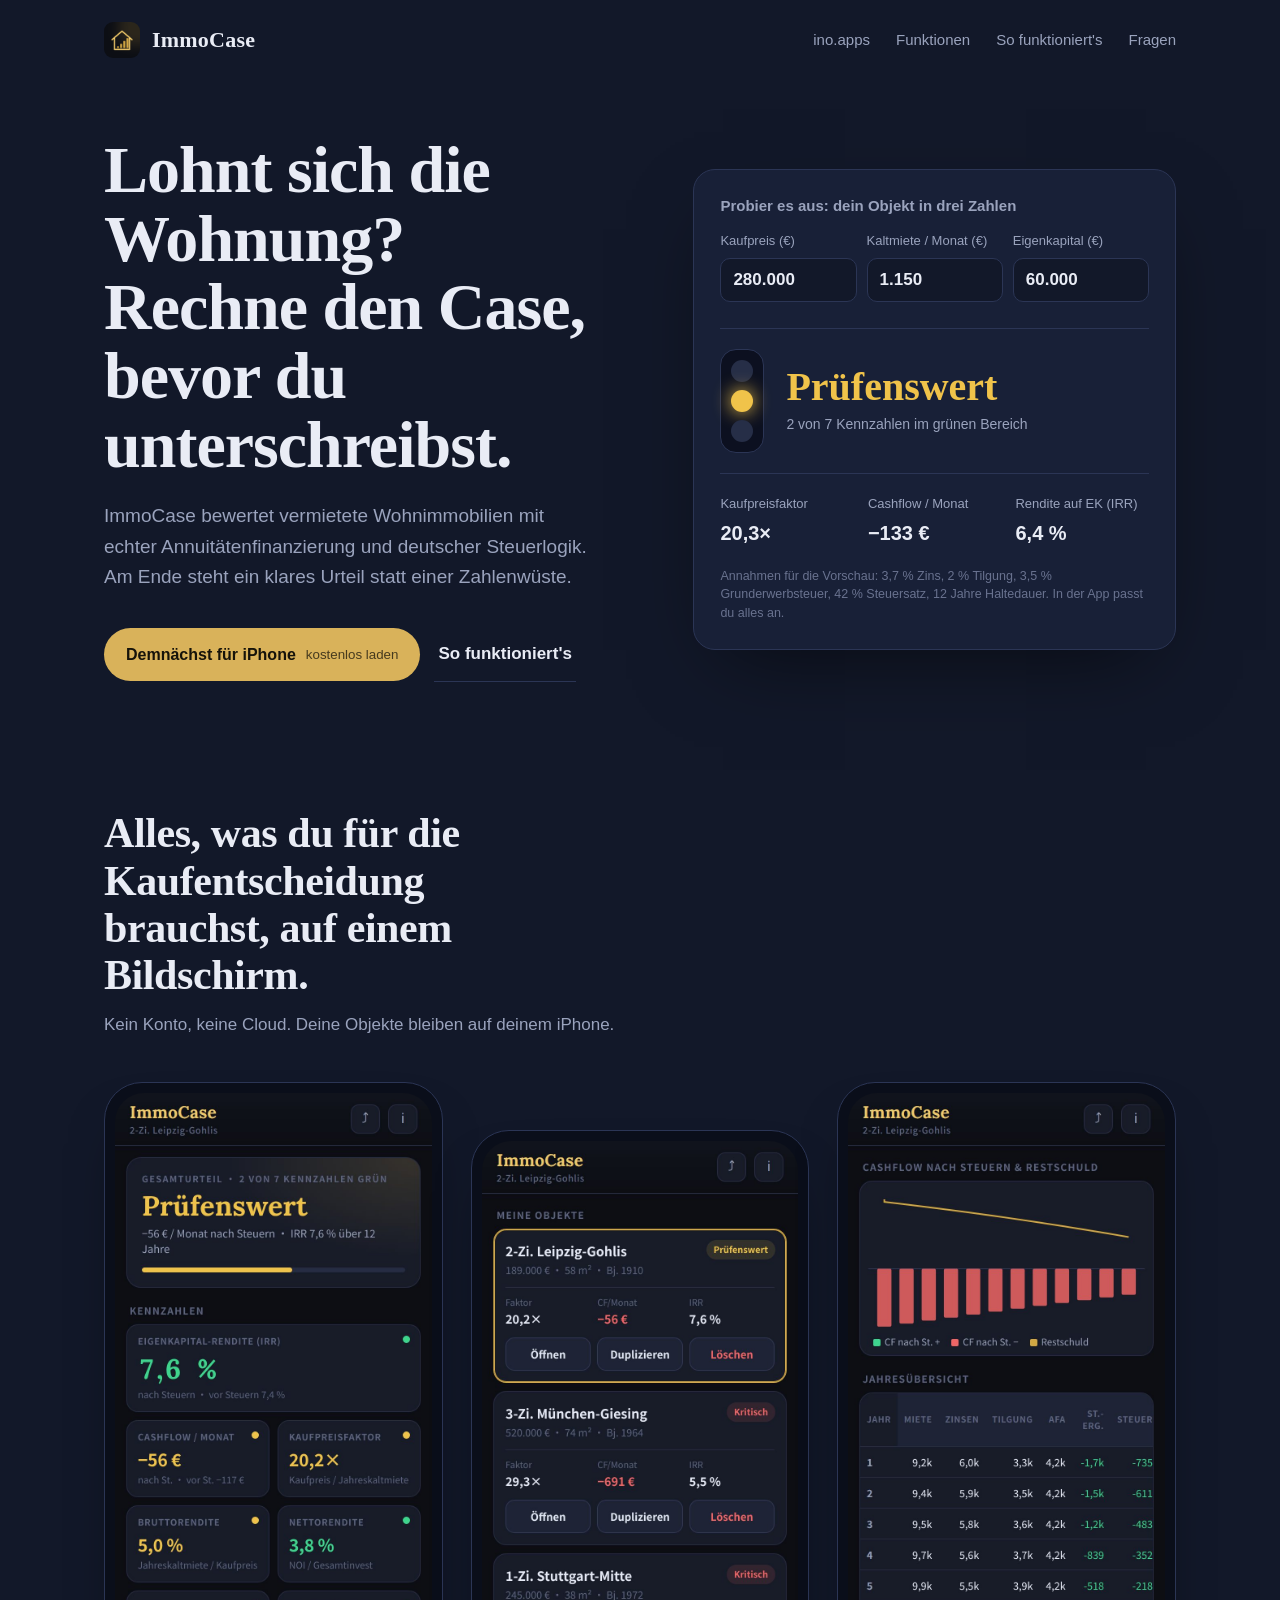
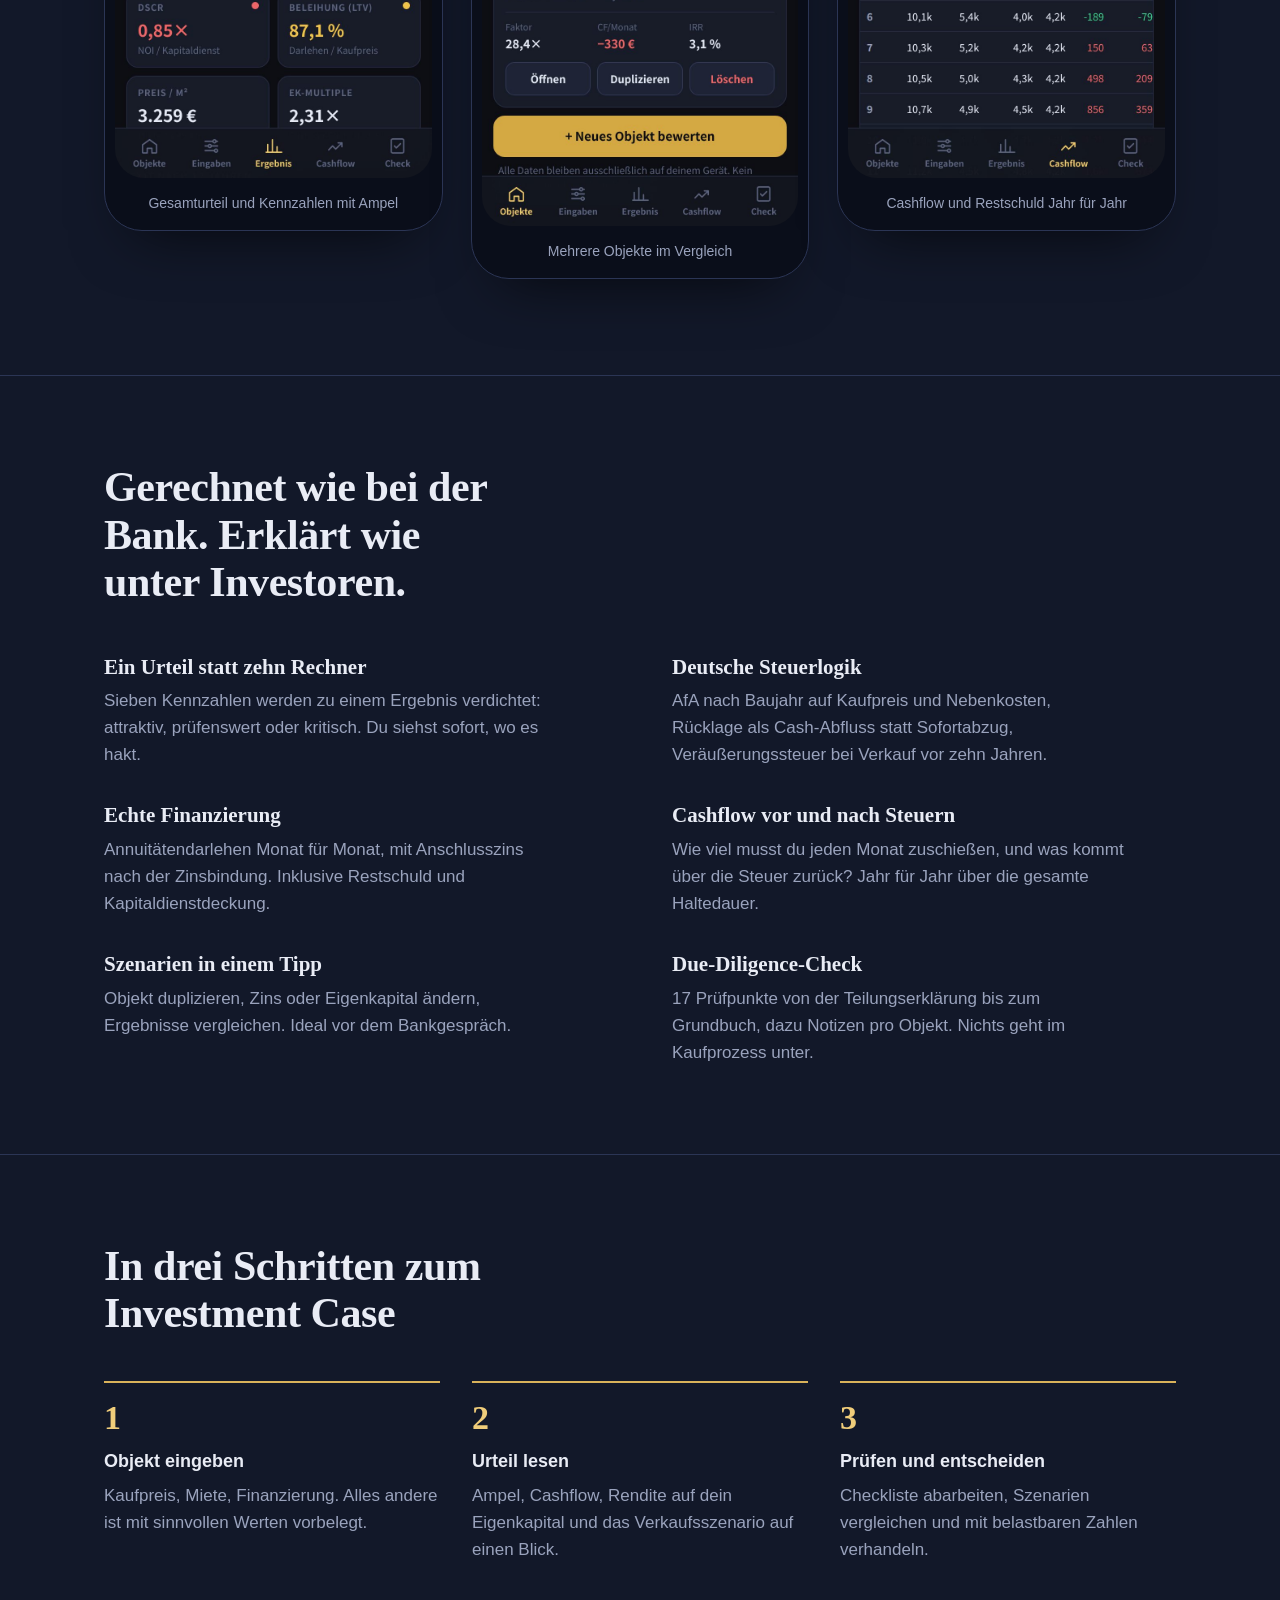
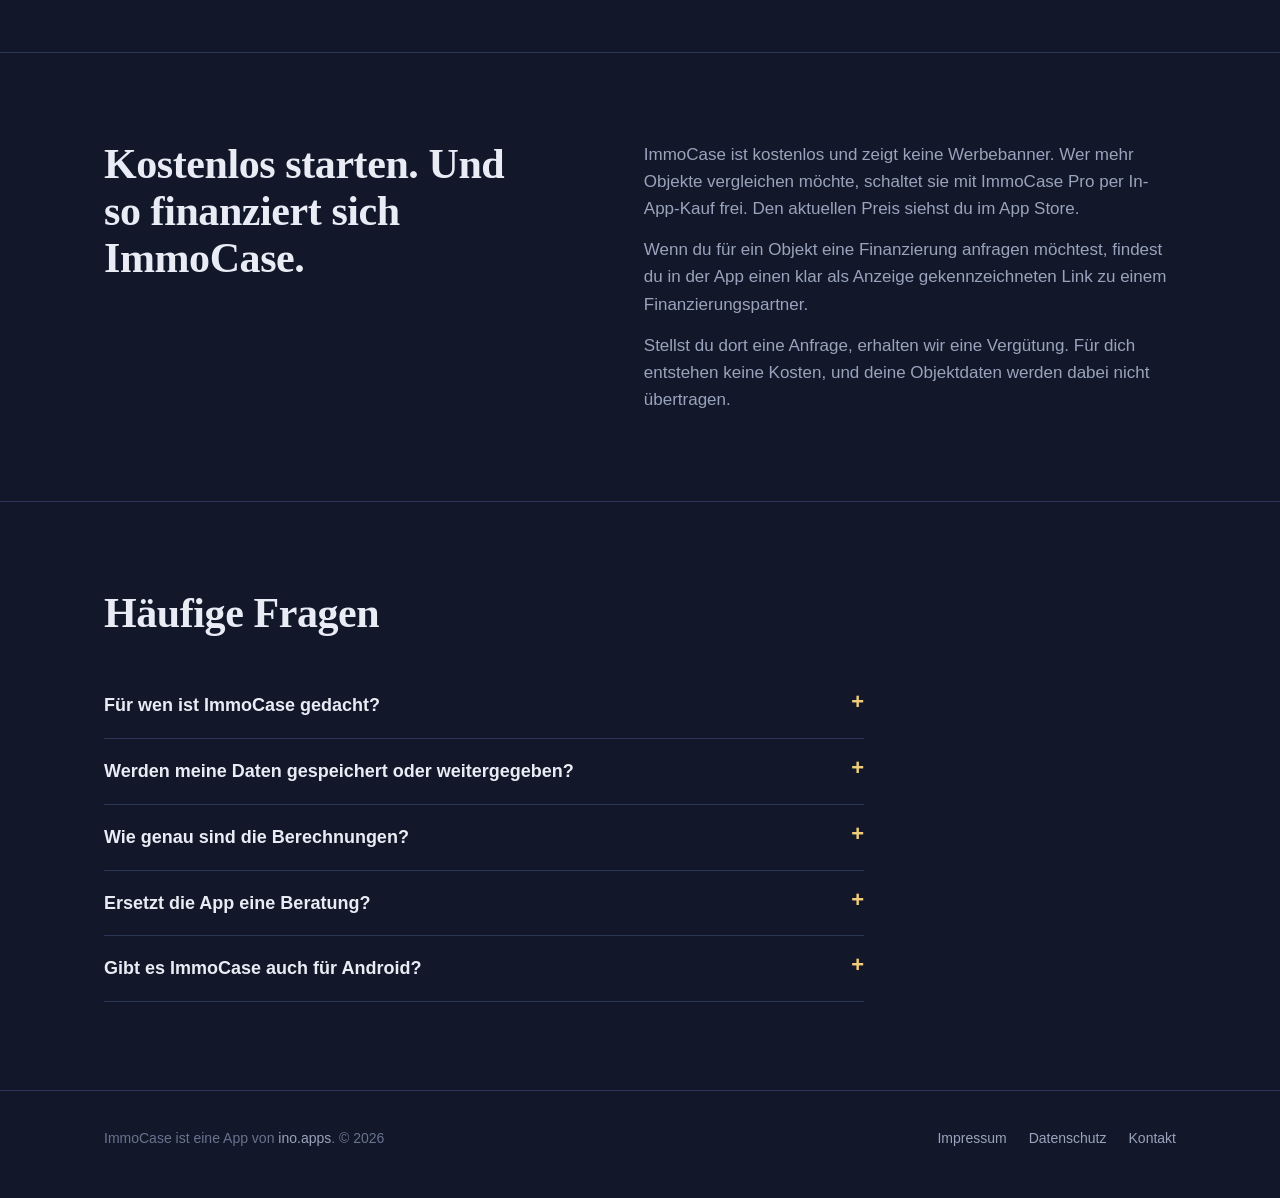
==== immocase/index.html @ d80a416d "Add files via upload" ====
<!DOCTYPE html>
<html lang="de">
<head>
<meta charset="UTF-8">
<meta name="viewport" content="width=device-width, initial-scale=1">
<title>ImmoCase – Rendite und Cashflow deiner Immobilie in Sekunden</title>
<meta name="description" content="ImmoCase bewertet vermietete Wohnungen mit echter Finanzierung und deutscher Steuerlogik und gibt dir ein klares Urteil: attraktiv, prüfenswert oder kritisch. Kostenlos für iPhone.">
<meta property="og:title" content="ImmoCase – Lohnt sich die Wohnung?">
<meta property="og:description" content="Rendite, Cashflow nach Steuern und IRR in Sekunden. Mit Ampel-Urteil und Due-Diligence-Check.">
<meta property="og:image" content="https://inoapps.de/immocase/assets/screen-ergebnis.jpg">
<meta name="theme-color" content="#121829">
<link rel="canonical" href="https://inoapps.de/immocase/">
<link rel="icon" href="/immocase/assets/favicon.png">
<link rel="apple-touch-icon" href="/immocase/assets/icon-180.png">
<link rel="stylesheet" href="/assets/style.css">
</head>
<body>

<header class="wrap top">
  <a class="brand" href="/immocase/"><img src="/immocase/assets/icon-180.png" alt=""><span>ImmoCase</span></a>
  <nav aria-label="Seitennavigation">
    <a href="/">ino.apps</a>
    <a href="#funktionen">Funktionen</a>
    <a href="#ablauf">So funktioniert's</a>
    <a href="#fragen">Fragen</a>
  </nav>
</header>

<main>
  <section class="wrap hero">
    <div>
      <h1>Lohnt sich die Wohnung? Rechne den Case, bevor du unterschreibst.</h1>
      <p class="lead">ImmoCase bewertet vermietete Wohnimmobilien mit echter Annuitätenfinanzierung und deutscher Steuerlogik. Am Ende steht ein klares Urteil statt einer Zahlenwüste.</p>
      <div class="cta">
        <span class="pill">Demnächst für iPhone <small>kostenlos laden</small></span>
        <a class="ghost" href="#ablauf">So funktioniert's</a>
      </div>
    </div>

    <div class="case" aria-labelledby="demo-title">
      <h2 id="demo-title">Probier es aus: dein Objekt in drei Zahlen</h2>
      <div class="inputs">
        <label>Kaufpreis (€)<input id="d-kp" inputmode="numeric" value="280.000" aria-describedby="demo-assume"></label>
        <label>Kaltmiete / Monat (€)<input id="d-miete" inputmode="numeric" value="1.150"></label>
        <label>Eigenkapital (€)<input id="d-ek" inputmode="numeric" value="60.000"></label>
      </div>
      <div class="verdict" aria-live="polite">
        <div class="lamp" aria-hidden="true"><i class="r"></i><i class="y"></i><i class="g"></i></div>
        <div><b id="d-word">–</b><p id="d-sub">Urteil nach sieben Kennzahlen</p></div>
      </div>
      <div class="kpis">
        <div>Kaufpreisfaktor<strong id="d-faktor">–</strong></div>
        <div>Cashflow / Monat<strong id="d-cf">–</strong></div>
        <div>Rendite auf EK (IRR)<strong id="d-irr">–</strong></div>
      </div>
      <p class="assume" id="demo-assume">Annahmen für die Vorschau: 3,7 % Zins, 2 % Tilgung, 3,5 % Grunderwerbsteuer, 42 % Steuersatz, 12 Jahre Haltedauer. In der App passt du alles an.</p>
    </div>
  </section>

  <section class="wrap screens" aria-labelledby="screens-title">
    <h2 id="screens-title">Alles, was du für die Kaufentscheidung brauchst, auf einem Bildschirm.</h2>
    <p class="sub">Kein Konto, keine Cloud. Deine Objekte bleiben auf deinem iPhone.</p>
    <div class="phones">
      <figure><img src="/immocase/assets/screen-ergebnis.jpg" alt="Ergebnis-Ansicht mit Gesamturteil und Kennzahlen" loading="lazy" width="780" height="1688"><figcaption>Gesamturteil und Kennzahlen mit Ampel</figcaption></figure>
      <figure><img src="/immocase/assets/screen-objekte.jpg" alt="Liste mehrerer gespeicherter Objekte im Vergleich" loading="lazy" width="780" height="1688"><figcaption>Mehrere Objekte im Vergleich</figcaption></figure>
      <figure><img src="/immocase/assets/screen-cashflow.jpg" alt="Cashflow-Grafik und Jahrestabelle" loading="lazy" width="780" height="1688"><figcaption>Cashflow und Restschuld Jahr für Jahr</figcaption></figure>
    </div>
  </section>

  <section class="section" id="funktionen" aria-labelledby="f-title">
    <div class="wrap">
      <h2 id="f-title">Gerechnet wie bei der Bank. Erklärt wie unter Investoren.</h2>
      <dl class="features">
        <div><dt>Ein Urteil statt zehn Rechner</dt><dd>Sieben Kennzahlen werden zu einem Ergebnis verdichtet: attraktiv, prüfenswert oder kritisch. Du siehst sofort, wo es hakt.</dd></div>
        <div><dt>Deutsche Steuerlogik</dt><dd>AfA nach Baujahr auf Kaufpreis und Nebenkosten, Rücklage als Cash-Abfluss statt Sofortabzug, Veräußerungssteuer bei Verkauf vor zehn Jahren.</dd></div>
        <div><dt>Echte Finanzierung</dt><dd>Annuitätendarlehen Monat für Monat, mit Anschlusszins nach der Zinsbindung. Inklusive Restschuld und Kapitaldienstdeckung.</dd></div>
        <div><dt>Cashflow vor und nach Steuern</dt><dd>Wie viel musst du jeden Monat zuschießen, und was kommt über die Steuer zurück? Jahr für Jahr über die gesamte Haltedauer.</dd></div>
        <div><dt>Szenarien in einem Tipp</dt><dd>Objekt duplizieren, Zins oder Eigenkapital ändern, Ergebnisse vergleichen. Ideal vor dem Bankgespräch.</dd></div>
        <div><dt>Due-Diligence-Check</dt><dd>17 Prüfpunkte von der Teilungserklärung bis zum Grundbuch, dazu Notizen pro Objekt. Nichts geht im Kaufprozess unter.</dd></div>
      </dl>
    </div>
  </section>

  <section class="section" id="ablauf" aria-labelledby="a-title">
    <div class="wrap">
      <h2 id="a-title">In drei Schritten zum Investment Case</h2>
      <ol class="steps">
        <li><h3>Objekt eingeben</h3><p>Kaufpreis, Miete, Finanzierung. Alles andere ist mit sinnvollen Werten vorbelegt.</p></li>
        <li><h3>Urteil lesen</h3><p>Ampel, Cashflow, Rendite auf dein Eigenkapital und das Verkaufsszenario auf einen Blick.</p></li>
        <li><h3>Prüfen und entscheiden</h3><p>Checkliste abarbeiten, Szenarien vergleichen und mit belastbaren Zahlen verhandeln.</p></li>
      </ol>
    </div>
  </section>

  <section class="section" aria-labelledby="fair-title">
    <div class="wrap fair">
      <h2 id="fair-title">Kostenlos starten. Und so finanziert sich ImmoCase.</h2>
      <div>
        <p>ImmoCase ist kostenlos und zeigt keine Werbebanner. Wer mehr Objekte vergleichen möchte, schaltet sie mit ImmoCase Pro per In-App-Kauf frei. Den aktuellen Preis siehst du im App Store.</p>
        <p>Wenn du für ein Objekt eine Finanzierung anfragen möchtest, findest du in der App einen klar als Anzeige gekennzeichneten Link zu einem Finanzierungspartner.</p>
        <p>Stellst du dort eine Anfrage, erhalten wir eine Vergütung. Für dich entstehen keine Kosten, und deine Objektdaten werden dabei nicht übertragen.</p>
      </div>
    </div>
  </section>

  <section class="section" id="fragen" aria-labelledby="q-title">
    <div class="wrap">
      <h2 id="q-title">Häufige Fragen</h2>
      <div class="faq">
        <details><summary>Für wen ist ImmoCase gedacht?</summary><p>Für private Kapitalanleger, die vermietete Wohnungen oder kleine Mehrfamilienhäuser in Deutschland kaufen oder im Bestand bewerten wollen.</p></details>
        <details><summary>Werden meine Daten gespeichert oder weitergegeben?</summary><p>Nein. Alle Eingaben werden ausschließlich lokal auf deinem iPhone gespeichert. Es gibt kein Konto, keinen Server und kein Tracking.</p></details>
        <details><summary>Wie genau sind die Berechnungen?</summary><p>ImmoCase rechnet die Finanzierung monatlich und berücksichtigt die wichtigsten steuerlichen Regeln für Privatanleger. Es bleibt eine Modellrechnung mit vereinfachten Annahmen, etwa einem konstanten Steuersatz.</p></details>
        <details><summary>Ersetzt die App eine Beratung?</summary><p>Nein. ImmoCase liefert eine fundierte erste Einschätzung. Für Steuer-, Rechts- und Finanzierungsfragen zu deinem konkreten Fall wende dich an entsprechende Fachleute.</p></details>
        <details><summary>Gibt es ImmoCase auch für Android?</summary><p>Zum Start gibt es ImmoCase für iPhone. Eine Android-Version ist geplant.</p></details>
      </div>
    </div>
  </section>
</main>

<footer>
  <div class="wrap">
    <span>ImmoCase ist eine App von <a href="/">ino.apps</a>. © 2026</span>
    <nav aria-label="Rechtliches">
      <a href="/impressum.html">Impressum</a>
      <a href="/datenschutz.html#immocase">Datenschutz</a>
      <a href="mailto:support@inoapps.de">Kontakt</a>
    </nav>
  </div>
</footer>

<script src="/immocase/assets/calc.js"></script>
<script>
(function(){
  var C = window.ImmoCalc; if(!C) return;
  var $ = function(id){ return document.getElementById(id); };
  var nf0 = new Intl.NumberFormat('de-DE',{maximumFractionDigits:0});
  var nf1 = new Intl.NumberFormat('de-DE',{minimumFractionDigits:1,maximumFractionDigits:1});
  var parse = function(s){ s=String(s).replace(/[^\d,]/g,'').replace(',','.'); return parseFloat(s)||0; };
  var words = {g:'Attraktiv', y:'Prüfenswert', r:'Kritisch'};
  function run(){
    var kp=parse($('d-kp').value), m=parse($('d-miete').value), ek=parse($('d-ek').value);
    if(!kp||!m){ $('d-word').textContent='–'; return; }
    var r=C.calc({kaufpreis:kp, mieteMonat:m, eigenkapital:ek, wohnflaeche:70, baujahr:1975,
      provision:0.0357, grest:0.035, notar:0.018, zins:0.037, tilgung:0.02, bindung:10, zinsNach:0.04,
      leerstand:0.02, mietSteig:0.015, kostenNichtUml:m*12*0.06, ruecklage:m*12*0.05, kostenSteig:0.02,
      gebaeudeAnteil:0.75, steuersatz:0.42, haltedauer:12, wertSteig:0.015, verkaufskosten:0.03});
    var c = r.score>=.7?'g':r.score>=.45?'y':'r', k=r.kpi;
    $('d-word').textContent = words[c];
    $('d-word').style.color = 'var(--'+c+')';
    var greens = Object.values(r.ampel).filter(function(a){return a==='g';}).length;
    $('d-sub').textContent = greens+' von 7 Kennzahlen im grünen Bereich';
    document.querySelectorAll('.lamp i').forEach(function(i){ i.classList.toggle('on', i.classList.contains(c)); });
    $('d-faktor').textContent = isFinite(k.faktor) ? nf1.format(k.faktor)+'×' : '–';
    var cf=Math.round(k.cfNachMonat);
    $('d-cf').textContent = (cf>0?'+':cf<0?'−':'')+nf0.format(Math.abs(cf))+' €';
    $('d-irr').textContent = isFinite(k.irrNach) ? nf1.format(k.irrNach*100)+' %' : 'n. v.';
  }
  ['d-kp','d-miete','d-ek'].forEach(function(id){
    var el=$(id);
    el.addEventListener('input', run);
    el.addEventListener('blur', function(){ var v=parse(el.value); if(v) el.value=nf0.format(v); });
  });
  run();
})();
</script>
</body>
</html>
---- assets/style.css ----
:root{
  --ink:#121829; --ink2:#182037; --ink3:#1F2843; --line:#2B3555;
  --text:#E9ECF5; --muted:#9AA3BD; --faint:#69728F;
  --gold:#D9B25A; --gold2:#F0CD7A;
  --g:#3DD68C; --y:#F0C34A; --r:#F06565;
  --serif:"Iowan Old Style","New York","Palatino Linotype",Palatino,Georgia,serif;
  --sans:-apple-system,BlinkMacSystemFont,"Segoe UI",Roboto,"Helvetica Neue",Arial,sans-serif;
  --wrap:1120px;
}
*{box-sizing:border-box;margin:0;padding:0}
html{scroll-behavior:smooth}
@media (prefers-reduced-motion:reduce){html{scroll-behavior:auto}*{animation:none!important;transition:none!important}}
body{background:var(--ink);color:var(--text);font:17px/1.6 var(--sans);-webkit-font-smoothing:antialiased}
a{color:var(--gold2);text-underline-offset:3px}
a:hover{color:#fff}
:focus-visible{outline:2px solid var(--gold2);outline-offset:3px;border-radius:4px}
.wrap{max-width:var(--wrap);margin:0 auto;padding:0 24px}
img{max-width:100%;height:auto;display:block}

/* Header */
.top{display:flex;align-items:center;justify-content:space-between;padding-top:22px;padding-bottom:22px}
.brand{display:flex;align-items:center;gap:12px;text-decoration:none;color:var(--text)}
.brand img{width:36px;height:36px;border-radius:9px}
.brand span{font:700 22px/1 var(--serif);letter-spacing:.01em}
.top nav{display:flex;gap:26px;font-size:15px}
.top nav a{color:var(--muted);text-decoration:none}
.top nav a:hover{color:var(--text)}

/* Hero */
.hero{display:grid;grid-template-columns:1.05fr .95fr;gap:56px;align-items:center;padding-top:56px;padding-bottom:88px}
.hero h1{font:600 clamp(40px,5.4vw,66px)/1.04 var(--serif);letter-spacing:-.015em;max-width:15ch}
.hero .lead{font-size:19px;color:var(--muted);margin-top:22px;max-width:46ch}
.cta{display:flex;flex-wrap:wrap;gap:14px;margin-top:34px;align-items:center}
.pill{display:inline-flex;align-items:center;gap:10px;background:var(--gold);color:#16130A;font-weight:650;font-size:16px;padding:14px 22px;border-radius:999px}
.pill small{font-weight:500;opacity:.75}
.ghost{color:var(--text);text-decoration:none;font-weight:600;padding:14px 4px;border-bottom:1px solid var(--line)}
.ghost:hover{border-color:var(--gold)}

/* Case card (live demo) */
.case{background:var(--ink2);border:1px solid var(--line);border-radius:22px;padding:26px;position:relative;box-shadow:0 30px 80px -30px rgba(0,0,0,.6)}
.case h2{font:600 15px/1.3 var(--sans);color:var(--muted);margin-bottom:16px}
.inputs{display:grid;grid-template-columns:repeat(3,1fr);gap:10px}
.inputs label{display:flex;flex-direction:column;gap:6px;font-size:13px;color:var(--muted)}
.inputs input{width:100%;background:var(--ink);border:1px solid var(--line);border-radius:10px;color:var(--text);font:600 17px var(--sans);font-variant-numeric:tabular-nums;padding:11px 12px}
.inputs input:focus{border-color:var(--gold);outline:none}
.verdict{display:flex;align-items:center;gap:22px;margin:26px 0 20px;padding:20px 0;border-top:1px solid var(--line);border-bottom:1px solid var(--line)}
.lamp{display:flex;flex-direction:column;gap:8px;background:#0C1020;padding:10px;border-radius:16px;border:1px solid var(--line)}
.lamp i{width:22px;height:22px;border-radius:50%;background:#262E47;transition:background .35s,box-shadow .35s}
.lamp i.on.r{background:var(--r);box-shadow:0 0 18px var(--r)}
.lamp i.on.y{background:var(--y);box-shadow:0 0 18px var(--y)}
.lamp i.on.g{background:var(--g);box-shadow:0 0 18px var(--g)}
.verdict b{display:block;font:600 40px/1 var(--serif)}
.verdict p{color:var(--muted);font-size:14px;margin-top:6px}
.kpis{display:grid;grid-template-columns:repeat(3,1fr);gap:14px}
.kpis div{font-size:13px;color:var(--muted)}
.kpis strong{display:block;color:var(--text);font-size:20px;font-variant-numeric:tabular-nums;margin-top:2px}
.assume{font-size:12.5px;color:var(--faint);margin-top:18px;line-height:1.5}

/* Screens */
.screens{padding-top:40px;padding-bottom:96px}
.screens h2,.section h2{font:600 clamp(30px,3.4vw,42px)/1.12 var(--serif);letter-spacing:-.01em;max-width:20ch}
.screens .sub,.section .sub{color:var(--muted);margin-top:12px;max-width:56ch}
.phones{display:grid;grid-template-columns:repeat(3,1fr);gap:28px;margin-top:44px;align-items:start}
.phones figure{background:#0A0E1A;border:1px solid var(--line);border-radius:38px;padding:10px;box-shadow:0 30px 60px -30px rgba(0,0,0,.7)}
.phones figure:nth-child(2){margin-top:48px}
.phones img{border-radius:29px}
.phones figcaption{font-size:14px;color:var(--muted);text-align:center;padding:14px 8px 6px}

/* Sections */
.section{padding:88px 0;border-top:1px solid var(--line)}
.features{display:grid;grid-template-columns:1fr 1fr;gap:34px 64px;margin-top:48px}
.features dt{font:600 21px/1.3 var(--serif);color:var(--text)}
.features dd{color:var(--muted);margin-top:6px;max-width:48ch}
.steps{list-style:none;counter-reset:s;display:grid;grid-template-columns:repeat(3,1fr);gap:32px;margin-top:44px}
.steps li{counter-increment:s;padding-top:18px;border-top:2px solid var(--gold)}
.steps li::before{content:counter(s);font:600 34px/1 var(--serif);color:var(--gold2);display:block;margin-bottom:12px}
.steps h3{font-size:18px;margin-bottom:6px}
.steps p{color:var(--muted)}
.fair{display:grid;grid-template-columns:1fr 1.1fr;gap:56px;align-items:start}
.fair p{color:var(--muted);margin-top:14px}
.fair p:first-of-type{margin-top:0}
.faq{margin-top:36px;max-width:760px}
.faq details{border-bottom:1px solid var(--line);padding:18px 0}
.faq summary{cursor:pointer;font-weight:600;font-size:18px;list-style:none;display:flex;justify-content:space-between;gap:16px}
.faq summary::-webkit-details-marker{display:none}
.faq summary::after{content:"+";color:var(--gold2);font-size:22px;line-height:1}
.faq details[open] summary::after{content:"–"}
.faq details p{color:var(--muted);margin-top:10px;max-width:64ch}

/* Footer */
footer{border-top:1px solid var(--line);padding:36px 0 48px;color:var(--faint);font-size:14px}
footer .wrap{display:flex;flex-wrap:wrap;justify-content:space-between;gap:16px}
footer nav{display:flex;gap:22px}
footer a{color:var(--muted);text-decoration:none}
footer a:hover{color:var(--text)}

/* Legal pages */
.legal{max-width:808px;padding-top:40px;padding-bottom:96px}
.legal h1{font:600 44px/1.1 var(--serif);margin-bottom:28px}
.legal h2{font:600 22px/1.3 var(--serif);margin:36px 0 10px}
.legal p,.legal li{color:#C9CEDD;margin-top:10px}
.legal ul{padding-left:22px}
mark.ph{background:rgba(217,178,90,.18);color:var(--gold2);padding:1px 5px;border-radius:4px}

@media (max-width:900px){
  .hero{grid-template-columns:1fr;gap:40px;padding-top:28px}
  .phones{grid-template-columns:1fr 1fr}
  .phones figure:nth-child(2){margin-top:0}
  .phones figure:nth-child(3){display:none}
  .features,.fair{grid-template-columns:1fr;gap:28px}
  .steps{grid-template-columns:1fr}
  .top nav{display:none}
}
@media (max-width:520px){
  body{font-size:16px}
  .inputs{grid-template-columns:1fr}
  .kpis strong{font-size:17px}
  .phones{grid-template-columns:1fr}
  .phones figure:nth-child(2){display:none}
  .case{padding:20px}
}

/* ===== Dachmarke ino.apps ===== */
.brand .by{font:500 13px/1 var(--sans);color:var(--faint);margin-left:2px}
.brand .by:hover{color:var(--muted)}
.studio-hero{padding-top:72px;padding-bottom:96px}
.wordmark{font:600 clamp(64px,13vw,168px)/.9 var(--serif);letter-spacing:-.03em}
.wordmark .dot{color:var(--gold)}
.studio-hero .lead{font-size:clamp(19px,2.2vw,24px);color:var(--muted);margin-top:28px;max-width:34ch;line-height:1.45}
.apps{list-style:none;margin-top:40px;border-top:1px solid var(--line)}
.apps li{display:grid;grid-template-columns:72px 1fr auto;gap:24px;align-items:center;padding:28px 0;border-bottom:1px solid var(--line)}
.apps img{width:72px;height:72px;border-radius:17px}
.apps h3{font:600 26px/1.2 var(--serif)}
.apps p{color:var(--muted);margin-top:4px;max-width:52ch}
.apps .status{font-size:14px;color:var(--faint);margin-top:6px}
.apps .go{color:var(--text);text-decoration:none;font-weight:600;padding:12px 2px;border-bottom:1px solid var(--gold);white-space:nowrap}
.apps .go:hover{color:var(--gold2)}
.apps li.soon{opacity:.55}
.apps li.soon .slot{width:72px;height:72px;border-radius:17px;border:1px dashed var(--line)}
.principles{display:grid;grid-template-columns:repeat(3,1fr);gap:40px;margin-top:44px}
.principles h3{font:600 20px/1.3 var(--serif)}
.principles p{color:var(--muted);margin-top:6px}
.contact p{color:var(--muted);margin-top:14px;max-width:56ch}
.contact a{font-weight:600}
.legal h3{font:600 18px/1.3 var(--sans);margin:22px 0 4px;color:var(--text)}
@media (max-width:900px){
  .principles{grid-template-columns:1fr;gap:26px}
  .apps li{grid-template-columns:56px 1fr;gap:16px}
  .apps img,.apps li.soon .slot{width:56px;height:56px;border-radius:13px}
  .apps .go{grid-column:2;justify-self:start}
}
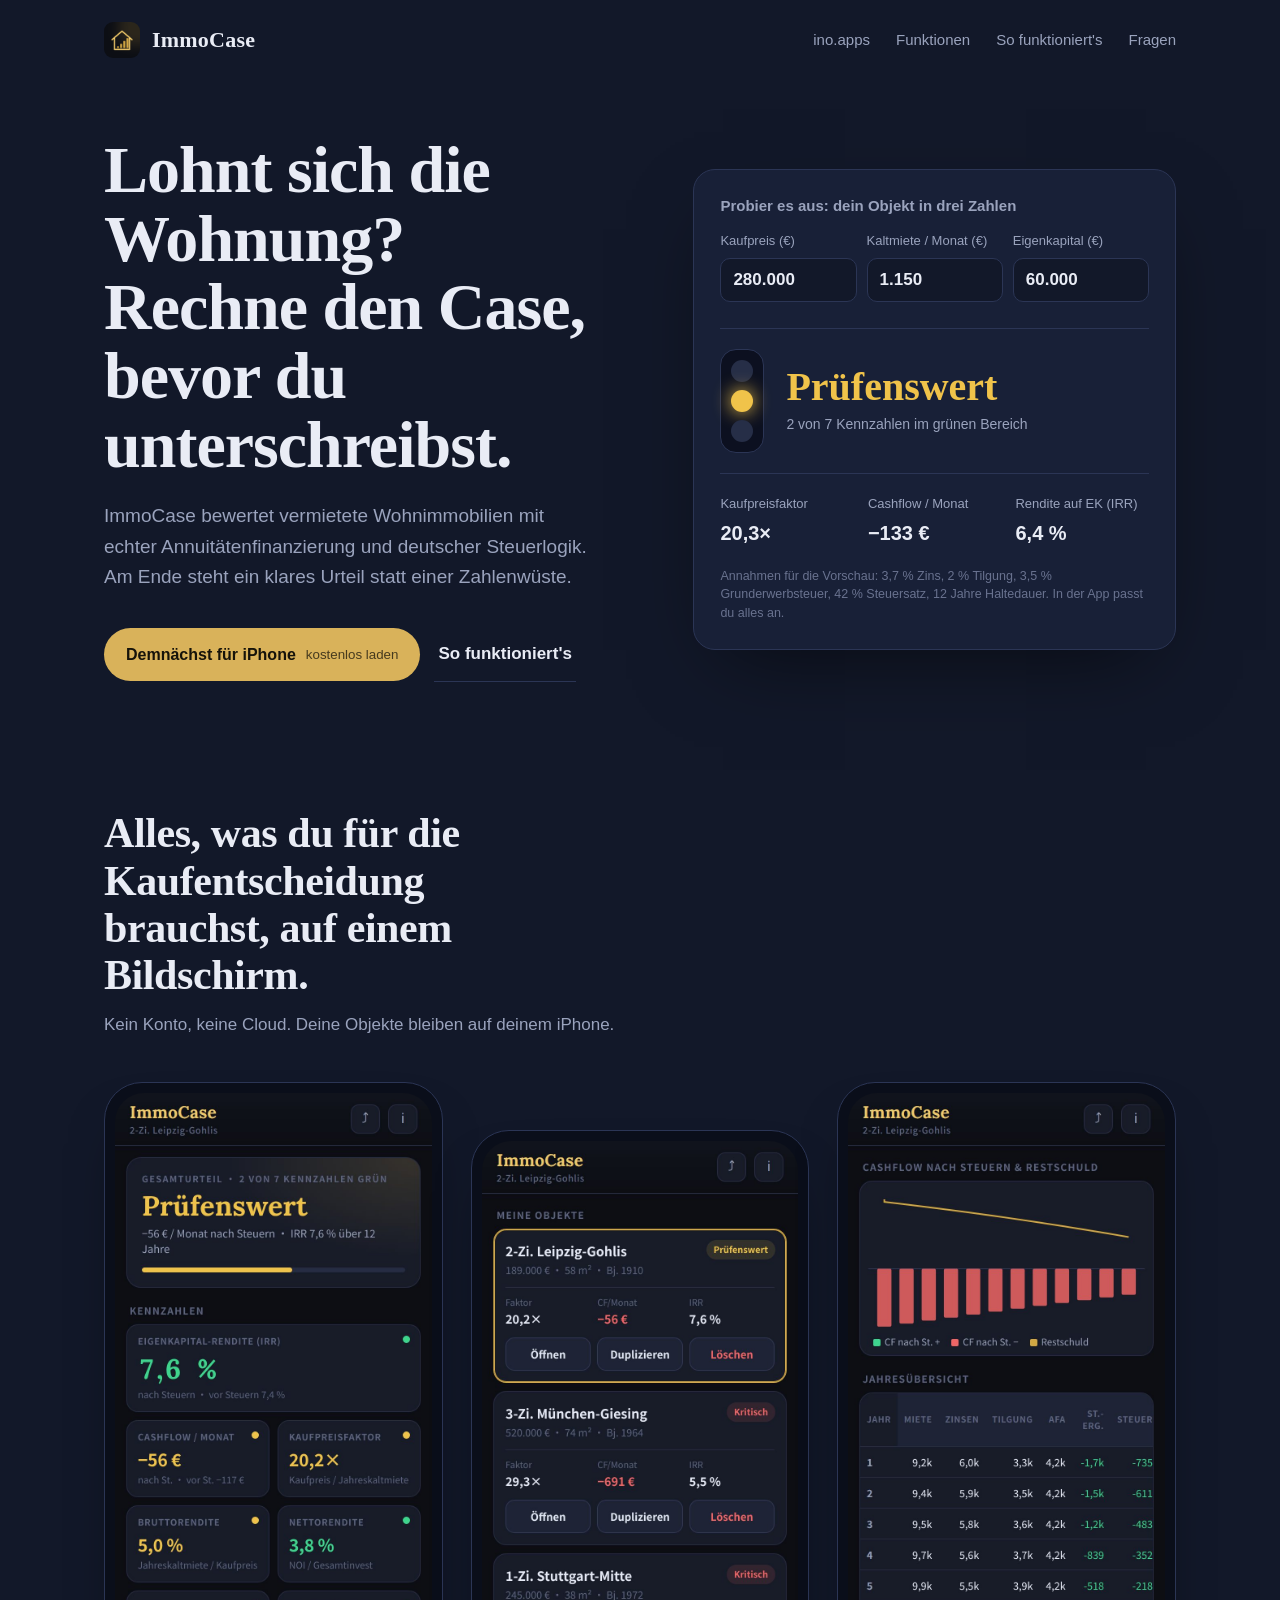
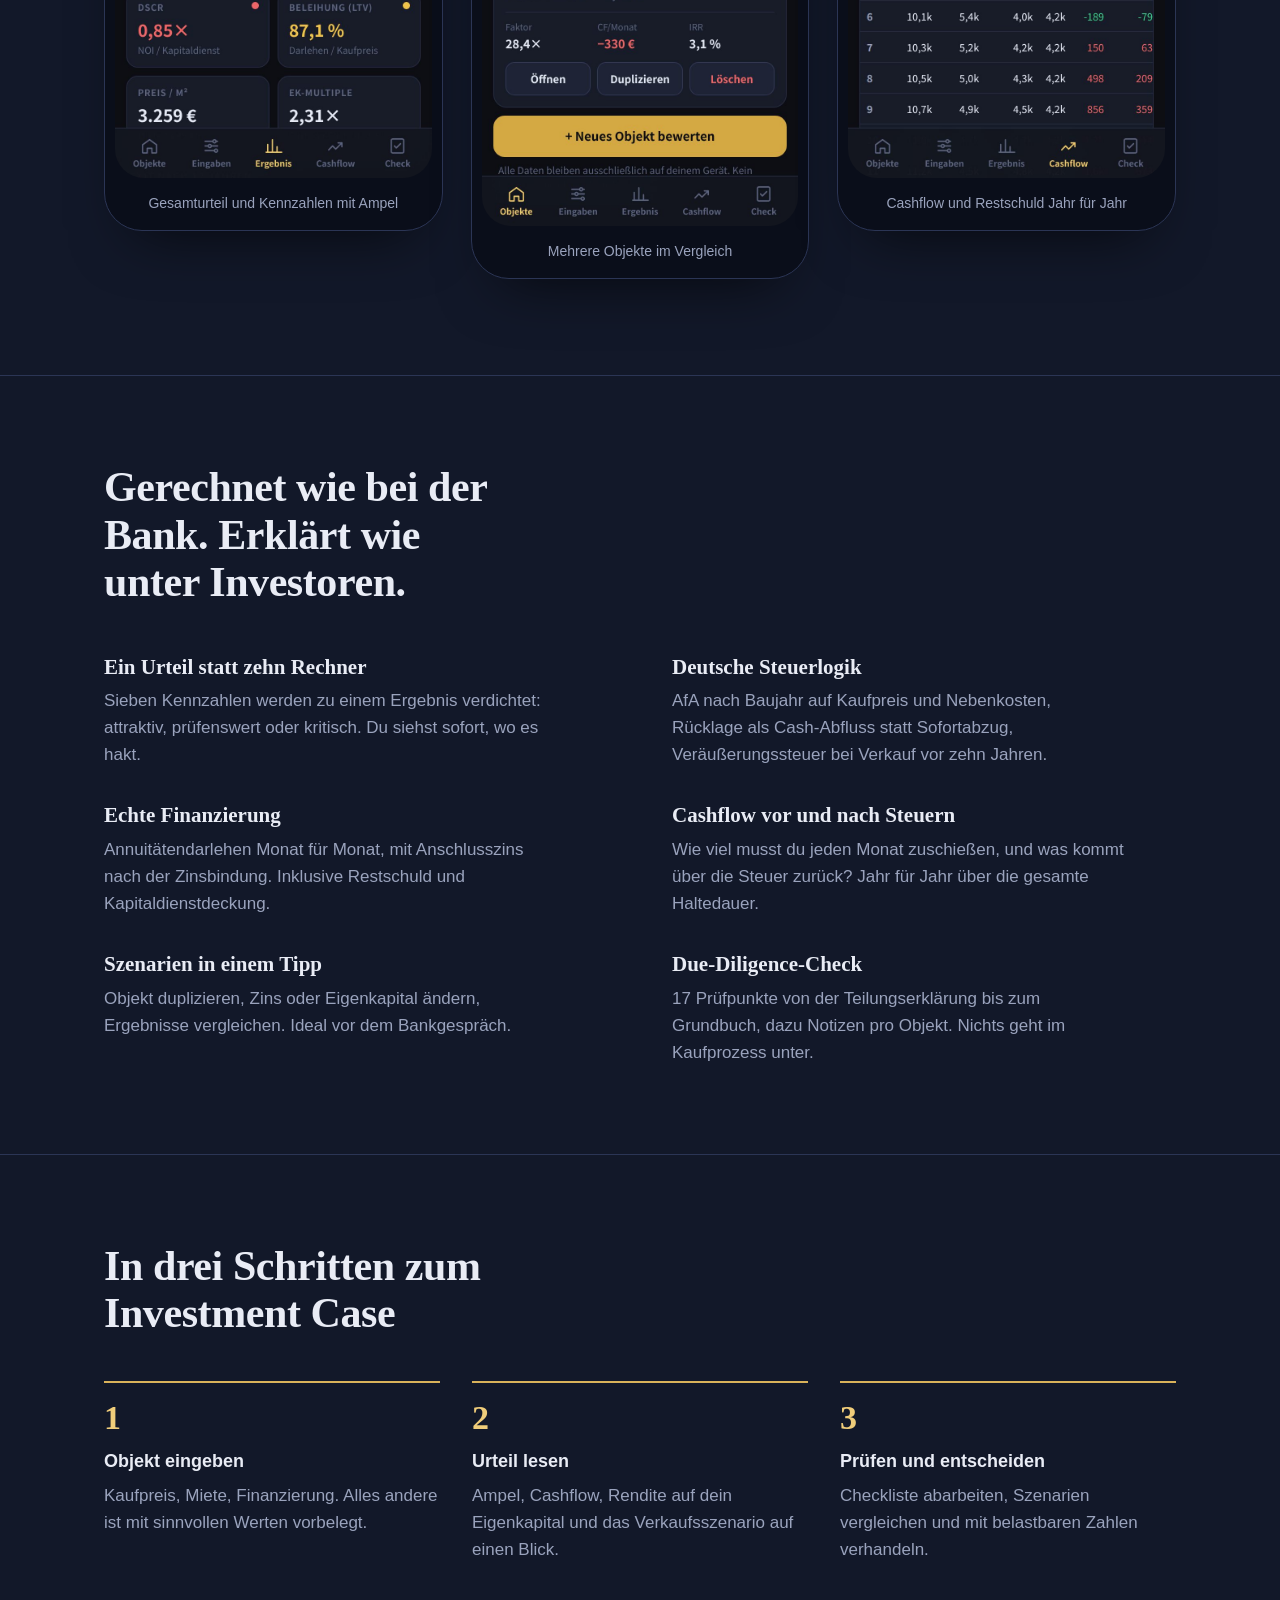
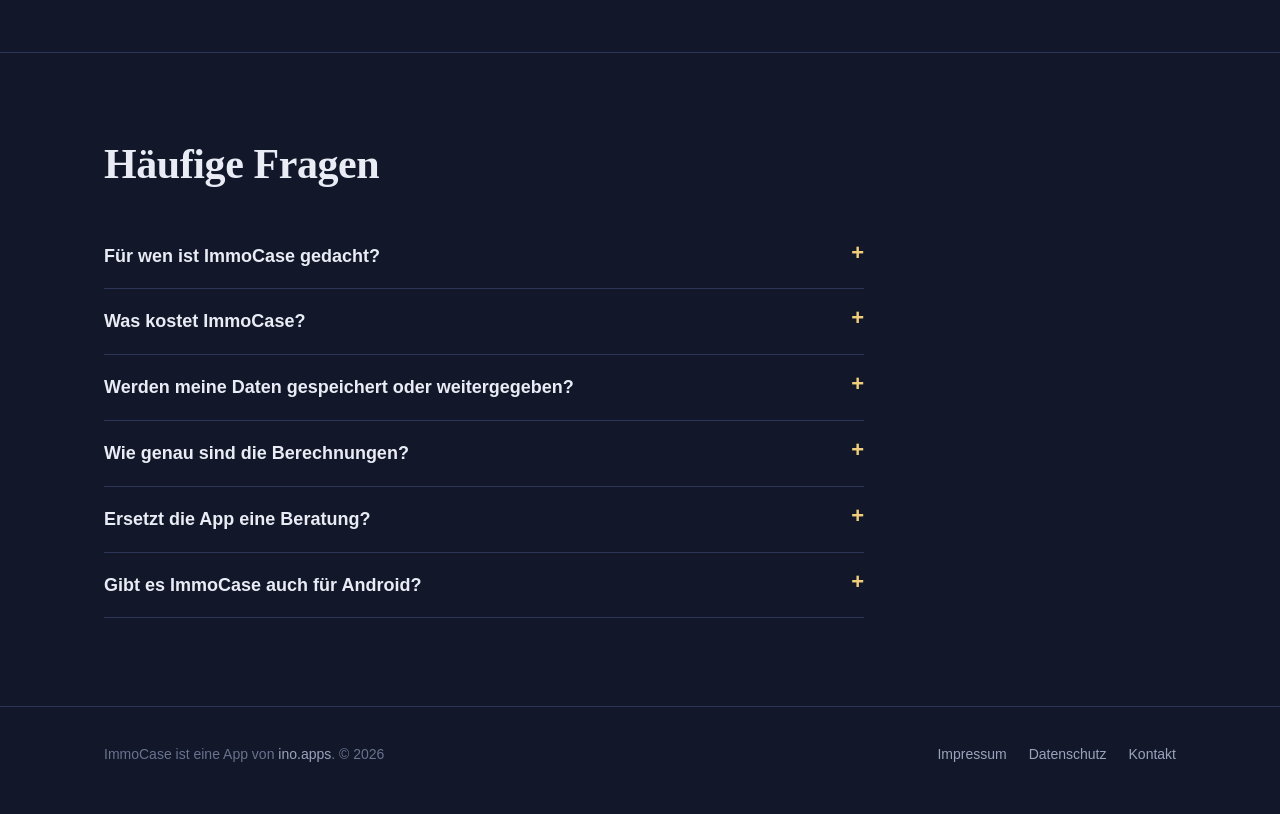
==== commit bf3f57bd: "Add files via upload" ====
--- a/immocase/index.html
+++ b/immocase/index.html
@@ -92,22 +92,12 @@
     </div>
   </section>
 
-  <section class="section" aria-labelledby="fair-title">
-    <div class="wrap fair">
-      <h2 id="fair-title">Kostenlos starten. Und so finanziert sich ImmoCase.</h2>
-      <div>
-        <p>ImmoCase ist kostenlos und zeigt keine Werbebanner. Wer mehr Objekte vergleichen möchte, schaltet sie mit ImmoCase Pro per In-App-Kauf frei. Den aktuellen Preis siehst du im App Store.</p>
-        <p>Wenn du für ein Objekt eine Finanzierung anfragen möchtest, findest du in der App einen klar als Anzeige gekennzeichneten Link zu einem Finanzierungspartner.</p>
-        <p>Stellst du dort eine Anfrage, erhalten wir eine Vergütung. Für dich entstehen keine Kosten, und deine Objektdaten werden dabei nicht übertragen.</p>
-      </div>
-    </div>
-  </section>
-
   <section class="section" id="fragen" aria-labelledby="q-title">
     <div class="wrap">
       <h2 id="q-title">Häufige Fragen</h2>
       <div class="faq">
         <details><summary>Für wen ist ImmoCase gedacht?</summary><p>Für private Kapitalanleger, die vermietete Wohnungen oder kleine Mehrfamilienhäuser in Deutschland kaufen oder im Bestand bewerten wollen.</p></details>
+        <details><summary>Was kostet ImmoCase?</summary><p>ImmoCase ist kostenlos. Wer mehr Objekte vergleichen möchte, schaltet sie mit ImmoCase Pro per In-App-Kauf frei. Den aktuellen Preis siehst du im App Store.</p></details>
         <details><summary>Werden meine Daten gespeichert oder weitergegeben?</summary><p>Nein. Alle Eingaben werden ausschließlich lokal auf deinem iPhone gespeichert. Es gibt kein Konto, keinen Server und kein Tracking.</p></details>
         <details><summary>Wie genau sind die Berechnungen?</summary><p>ImmoCase rechnet die Finanzierung monatlich und berücksichtigt die wichtigsten steuerlichen Regeln für Privatanleger. Es bleibt eine Modellrechnung mit vereinfachten Annahmen, etwa einem konstanten Steuersatz.</p></details>
         <details><summary>Ersetzt die App eine Beratung?</summary><p>Nein. ImmoCase liefert eine fundierte erste Einschätzung. Für Steuer-, Rechts- und Finanzierungsfragen zu deinem konkreten Fall wende dich an entsprechende Fachleute.</p></details>
